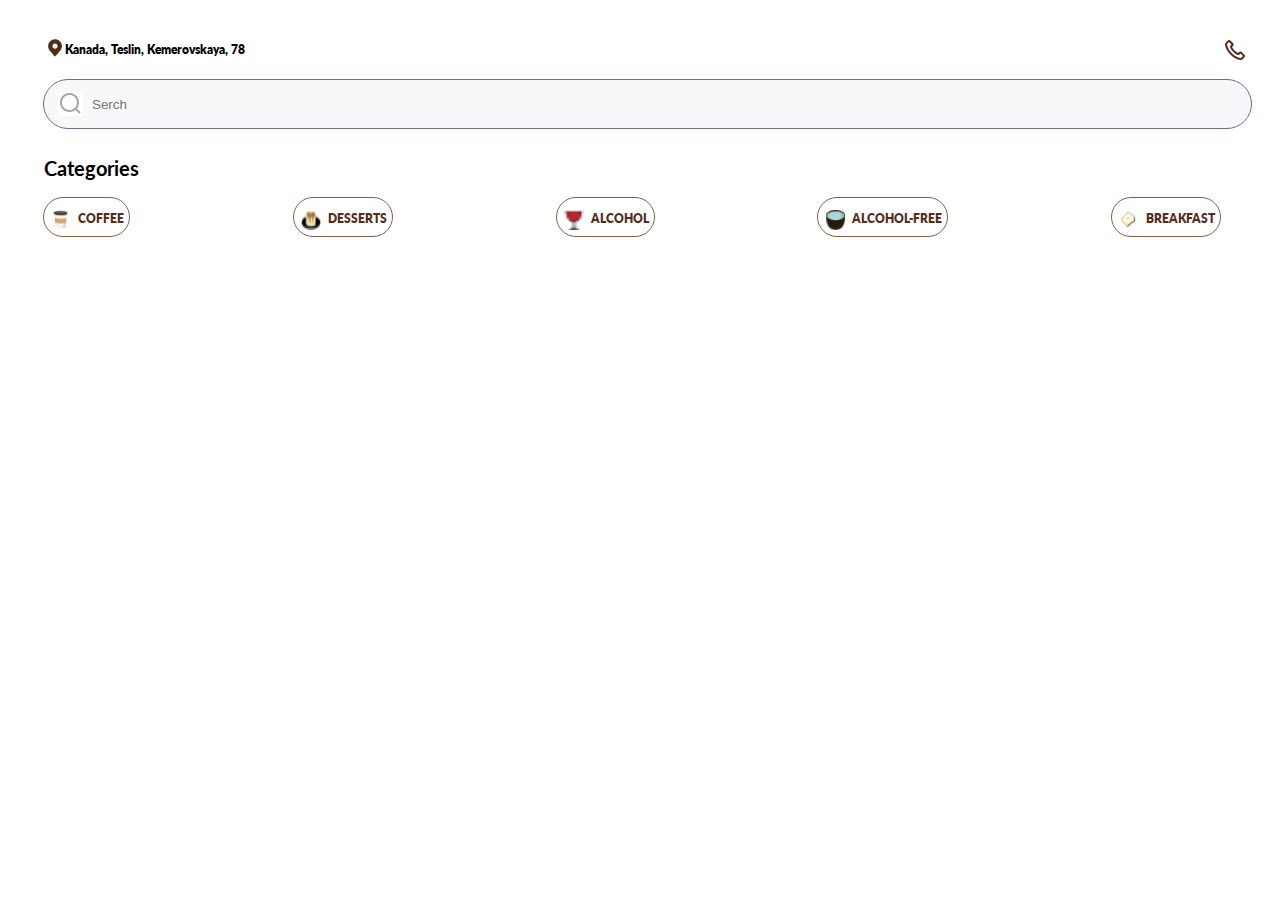
==== basic.html @ 8a851baa "[create new bad designn]" ====
<!DOCTYPE html>
<html lang="en">
<head>
    <meta charset="UTF-8">
    <meta http-equiv="X-UA-Compatible" content="IE=edge">
    <meta name="viewport" content="width=device-width, initial-scale=1.0">
    <div class="link">
        <link rel="preconnect" href="https://fonts.googleapis.com">
<link rel="preconnect" href="https://fonts.gstatic.com" crossorigin>
<link href="https://fonts.googleapis.com/css2?family=Lato:wght@900&display=swap" rel="stylesheet">
        <link rel="stylesheet" href="basic.css" />

    </div>
    <title>basic-page</title>
</head>
<body>
    <header>
        <img src="location.jpg" class="location"/>
        <div class="adress">Kanada, Teslin, Kemerovskaya, 78</div>
        <img src="phone.jpg" class="phone-icon"/>
    </header>

<div class="input"> <input type="text" placeholder="Serch"/> </div>

<div class="menu-categories"><p>Categories</p>
<div class="categotries-food">
    <div class="cat"><img class="coffe-c-img" src="coffee.jpg"/><div class="a">coffee</div></div>
    <div class="cat"><img class="desserts-c-img" src="deserts.jpg"/><div class="a">desserts</div></div>
    <div class="cat"><img class="alcohol-c-img" src="alcohol.png"/><div class="a">alcohol</div></div>
    <div class="cat"><img class="alcohol-free-c-img" src="non-alcohol.png"/><div class="a">alcohol-free</div></div>
    <div class="cat"><img class="breakfast-c-img" src="breakfast.png"/><div class="a">breakfast</div></div>

</div>
</div>

</body>
</html>
---- basic.css ----
header {
    position: relative;

    display: flex;
    margin-top: 38px;
    margin-left: 37px;
margin-bottom: 17px ;
    width: auto;
}


.adress {
    width: 100%;
    display: block;
    margin-top: 6px;
    font-family: 'Lato', sans-serif;
    font-style: normal;
font-weight: 800;
font-size: 12px;
line-height: 12px;
height: fit-content;

}


.phone-icon {
float: right;
margin-left: 25px;
margin-right: 25px;
height: fit-content;

}


.location {
    height: fit-content;

}

.input input {
    box-sizing: border-box;
    width: 100%;
    height: 50px;
    align-items: center;
    /* margin-left: 38px; */
    border: 0;
    background: #F8F7FA;
    border: 1px solid #627281;
    border-radius: 100px;
    padding-left: 48px;
    background-image: url(find-icon.jpg);
background-repeat: no-repeat;
background-position: 14px;
}

.input {
    margin-left: 35px;
    margin-right: 20px;
margin-bottom: 27px
}

.menu-categories p {
    font-family: 'Lato';
font-style: normal;
font-weight: 700;
font-size: 20px;
line-height: 24px;
margin-left: 36px;
font-feature-settings: 'liga' off, 'calt' off;
margin-bottom: 17px;
color: #000000;
}



.menu-categories {
}

.categotries-food {
    position: relative;    
    display: flex;
    justify-content: space-between;

    margin-left: 35px;
    margin-right: 51px;
    
}


.categotries-food  img {
    width: 14.49px;
    height: 18.41px;
padding-top: 6px;
padding-left: 6px;
padding-right: 10px ;
}
.cat  {
    position: relative;
    padding-right: 5px;
    padding-top: 6px;

    color: #562B1A;
    display: flex;
    border: 1px solid #846046;
border-radius: 33px;
font-family: 'Lato';
font-style: normal;
font-weight: 800;
font-size: 12px;
line-height: 16px;
/* identical to box height, or 133% */

text-align: center;
text-transform: uppercase;
}

.cat img {
    padding: 6px 7px;
    width: 20px;
    height: 20px;
}

.a {
    padding-top: 7px;
}
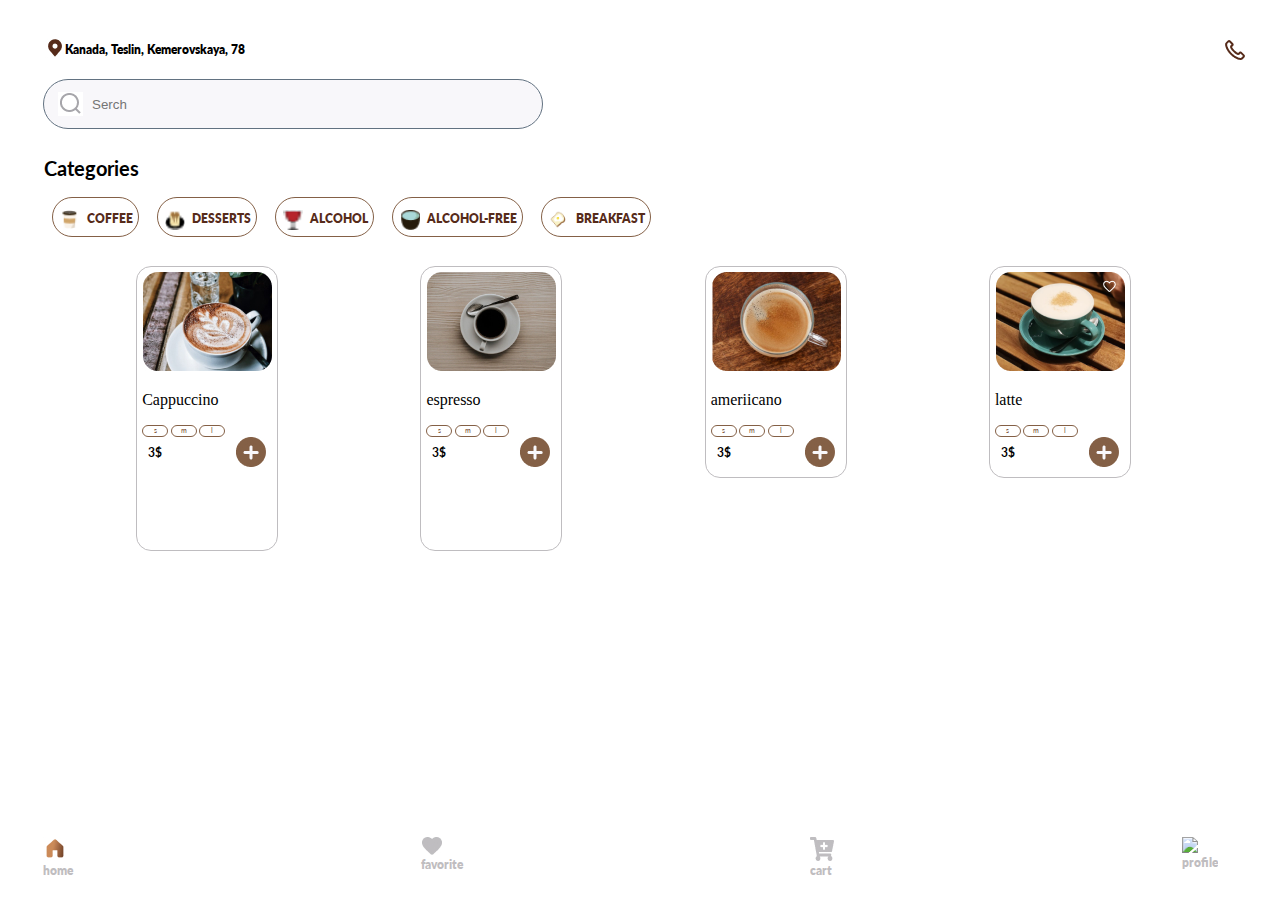
==== commit 2c4e3080: "[Created main page]" ====
--- a/basic.html
+++ b/basic.html
@@ -1,37 +1,152 @@
 <!DOCTYPE html>
 <html lang="en">
+
 <head>
     <meta charset="UTF-8">
     <meta http-equiv="X-UA-Compatible" content="IE=edge">
     <meta name="viewport" content="width=device-width, initial-scale=1.0">
     <div class="link">
         <link rel="preconnect" href="https://fonts.googleapis.com">
-<link rel="preconnect" href="https://fonts.gstatic.com" crossorigin>
-<link href="https://fonts.googleapis.com/css2?family=Lato:wght@900&display=swap" rel="stylesheet">
+        <link rel="preconnect" href="https://fonts.gstatic.com" crossorigin>
+        <link href="https://fonts.googleapis.com/css2?family=Lato:wght@900&display=swap" rel="stylesheet">
+        <link rel="preconnect" href="https://fonts.googleapis.com">
+        <link rel="preconnect" href="https://fonts.gstatic.com" crossorigin>
+        <link href="https://fonts.googleapis.com/css2?family=Lato&display=swap" rel="stylesheet">
         <link rel="stylesheet" href="basic.css" />
 
     </div>
     <title>basic-page</title>
 </head>
+
 <body>
     <header>
-        <img src="location.jpg" class="location"/>
+        <img src="location.jpg" class="location" />
         <div class="adress">Kanada, Teslin, Kemerovskaya, 78</div>
-        <img src="phone.jpg" class="phone-icon"/>
+        <img src="phone.jpg" class="phone-icon" />
     </header>
 
-<div class="input"> <input type="text" placeholder="Serch"/> </div>
+    <div class="input"> <input type="text" placeholder="Serch" /> </div>
 
-<div class="menu-categories"><p>Categories</p>
-<div class="categotries-food">
-    <div class="cat"><img class="coffe-c-img" src="coffee.jpg"/><div class="a">coffee</div></div>
-    <div class="cat"><img class="desserts-c-img" src="deserts.jpg"/><div class="a">desserts</div></div>
-    <div class="cat"><img class="alcohol-c-img" src="alcohol.png"/><div class="a">alcohol</div></div>
-    <div class="cat"><img class="alcohol-free-c-img" src="non-alcohol.png"/><div class="a">alcohol-free</div></div>
-    <div class="cat"><img class="breakfast-c-img" src="breakfast.png"/><div class="a">breakfast</div></div>
+    <div class="menu-categories">
+        <p>Categories</p>
+        <div class="categotries-food">
+            <div class="cat"><img class="coffe-c-img" src="coffee.jpg" />
+                <div class="a">coffee</div>
+            </div>
+            <div class="cat"><img class="desserts-c-img" src="deserts.jpg" />
+                <div class="a">desserts</div>
+            </div>
+            <div class="cat"><img class="alcohol-c-img" src="alcohol.png" />
+                <div class="a">alcohol</div>
+            </div>
+            <div class="cat"><img class="alcohol-free-c-img" src="non-alcohol.png" />
+                <div class="a">alcohol-free</div>
+            </div>
+            <div class="cat"><img class="breakfast-c-img" src="breakfast.png" />
+                <div class="a">breakfast</div>
+            </div>
 
-</div>
-</div>
+        </div>
+    </div>
+
+
+    <div class="basic-menu">
+        <div class="cappuccino"> <img src="cappucino.jpg" alt="cappuccino">
+            <p>Cappuccino</p>
+            <div class="size">
+                <div class="s">s</div>
+                <div class="s">m</div>
+                <div class="s">l</div>
+            </div>
+            <div class="price">3$</div>
+            <div class="plus">
+                <a> <img src="plus.jpg" alt="plus" /> </a>
+
+            </div>
+        </div>
+
+
+
+        <div class="espresso"> <img src="espresso.jpg" alt="espresso">
+            <p>espresso</p>
+            <div class="size">
+                <div class="s">s</div>
+                <div class="s">m</div>
+                <div class="s">l</div>
+            </div>
+            <div class="price">3$</div>
+            <div class="plus">
+                <a> <img src="plus.jpg" alt="plus" /> </a>
+            </div>
+        </div>
+
+
+
+
+
+
+
+
+        <div class="americano"> <img src="americano.jpg" alt="americano">
+            <p>ameriicano</p>
+            <div class="size">
+                <div class="s">s</div>
+                <div class="s">m</div>
+                <div class="s">l</div>
+            </div>
+            <div class="price">3$</div>
+            <div class="plus">
+                <a> <img src="plus.jpg" alt="plus" /> </a>
+            </div>
+
+
+
+
+
+
+        </div>
+        <div class="latte"> <img src="latte.png" alt="latte">
+            <p>latte</p>
+            <div class="size">
+                <div class="s">s</div>
+                <div class="s">m</div>
+                <div class="s">l</div>
+            </div>
+            <div class="price">3$</div>
+            <div class="plus">
+                <a> <img src="plus.jpg" alt="plus" /> </a>
+            </div>
+
+
+
+
+
+
+        </div>
+
+    </div>
+
+
+    <footer>
+<div class="footer-main">
+        <div class="home"><img src="home.jpg" alt="home" />
+            <p>home</p>
+        </div>
+        <div class="favorite"><img src="favoriter.jpg" alt="favorite" />
+            <p>favorite</p>
+        </div>
+        <div class="cart"><img src="cart.jpg" alt="cart" />
+            <p>cart</p>
+        </div>
+        <div class="profile"><img src="/" />
+            <p>profile</p>
+        </div>
+    </div>
+    </footer>
+
+
+<!-- <div class="empty-white-room"> Пасхалка. Привет от корявого фронтеннда ^^</div> -->
 
 </body>
+
 </html>--- a/basic.css
+++ b/basic.css
@@ -40,6 +40,7 @@
 
 .input input {
     box-sizing: border-box;
+    max-width: 500px;
     width: 100%;
     height: 50px;
     align-items: center;
@@ -78,13 +79,14 @@
 }
 
 .categotries-food {
-    position: relative;    
-    display: flex;
-    justify-content: space-between;
+flex-wrap: wrap;
+    display: flex;
+    /* justify-content: space-between; */
 
     margin-left: 35px;
-    margin-right: 51px;
-    
+    margin-right: px;
+    margin-bottom: 24px;
+
 }
 
 
@@ -97,22 +99,14 @@
 }
 .cat  {
     position: relative;
+    display: flex;
+justify-content: space-between;
     padding-right: 5px;
     padding-top: 6px;
-
     color: #562B1A;
-    display: flex;
     border: 1px solid #846046;
 border-radius: 33px;
-font-family: 'Lato';
-font-style: normal;
-font-weight: 800;
-font-size: 12px;
-line-height: 16px;
-/* identical to box height, or 133% */
-
-text-align: center;
-text-transform: uppercase;
+margin: 0 9px 5px ;
 }
 
 .cat img {
@@ -123,4 +117,150 @@
 
 .a {
     padding-top: 7px;
+    margin: 0%;
+    font-family: 'Lato';
+font-style: normal;
+font-weight: 800;
+font-size: 12px;
+line-height: 16px;
+
+text-align: center;
+text-transform: uppercase;
+
+}
+
+
+.basic-menu {
+    justify-content: space-between;
+    justify-content: space-around;
+    display: flex;
+    flex-wrap: wrap;
+    margin-left: 57px;
+margin-right: 70px;
+margin-bottom: 5px;
+}
+
+
+.cappuccino, .espresso, .americano, .latte {
+    width: fit-content;
+    align-items: center;
+    border: 0.5px solid #BFBDC0;
+    border-radius: 15px;
+padding: 5px;
+margin-bottom: 22px;
+}
+
+
+
+.cappuccino .espresso .americano .latte p {
+    width: 83px;
+height: 24px;
+    font-family: 'Lato';
+font-style: normal;
+font-weight: 400;
+font-size: 16px;
+line-height: 24px;
+/* identical to box height, or 150% */
+margin: 0%;
+
+
+}
+
+
+.size {
+    display: flex;
+    justify-content: space-between;
+    width: 83px;
+    position: relative;
+}
+
+.s {
+    
+    text-align: center;
+    border: 0.5px solid #846046;
+border-radius: 30px;
+width: 24px;
+height: 10px;
+color: #846046;
+font-family: 'Lato';
+font-style: normal;
+font-weight: 500;
+font-size: 7px;
+margin-bottom: 8px;
+}
+
+.price {
+    font-family: 'Lato';
+    font-style: normal;
+    font-weight: 700;
+    font-size: 12px;
+    line-height: 16px;
+    margin-left: 6px;
+    /* identical to box height, or 133% */
+    margin-bottom: 11px;
+    
+    color: #000000;
+}
+
+.plus {
+    position: absolute;
+    width: 25px;
+    margin-left: 93px;
+    margin-top: -35px;
+}
+
+
+.americano, .latte {
+    margin-bottom: 95px;
+}
+
+
+
+
+
+
+
+
+
+
+footer {
+overflow: hidden;
+position: fixed;
+bottom: 0;
+width: 100%;
+    background-color: white;
+}
+
+footer p {
+    margin: 0;
+    font-family: 'Lato';
+font-style: normal;
+font-weight: 800;
+font-size: 12px;
+line-height: 12px;
+/* identical to box height, or 100% */
+
+
+color: #BFBDC0;
+}
+
+
+
+.footer-main {
+    display: flex;
+    justify-content: space-between;
+    overflow: hidden;
+margin-top: 20px;
+margin-bottom: 23px;
+    margin-left: 35px;
+    margin-right: 70px;
+}
+
+
+
+.empty-white-room {
+    width: 80px;
+    height: 5px;
+    color: white;
+    background-color: white;
 }